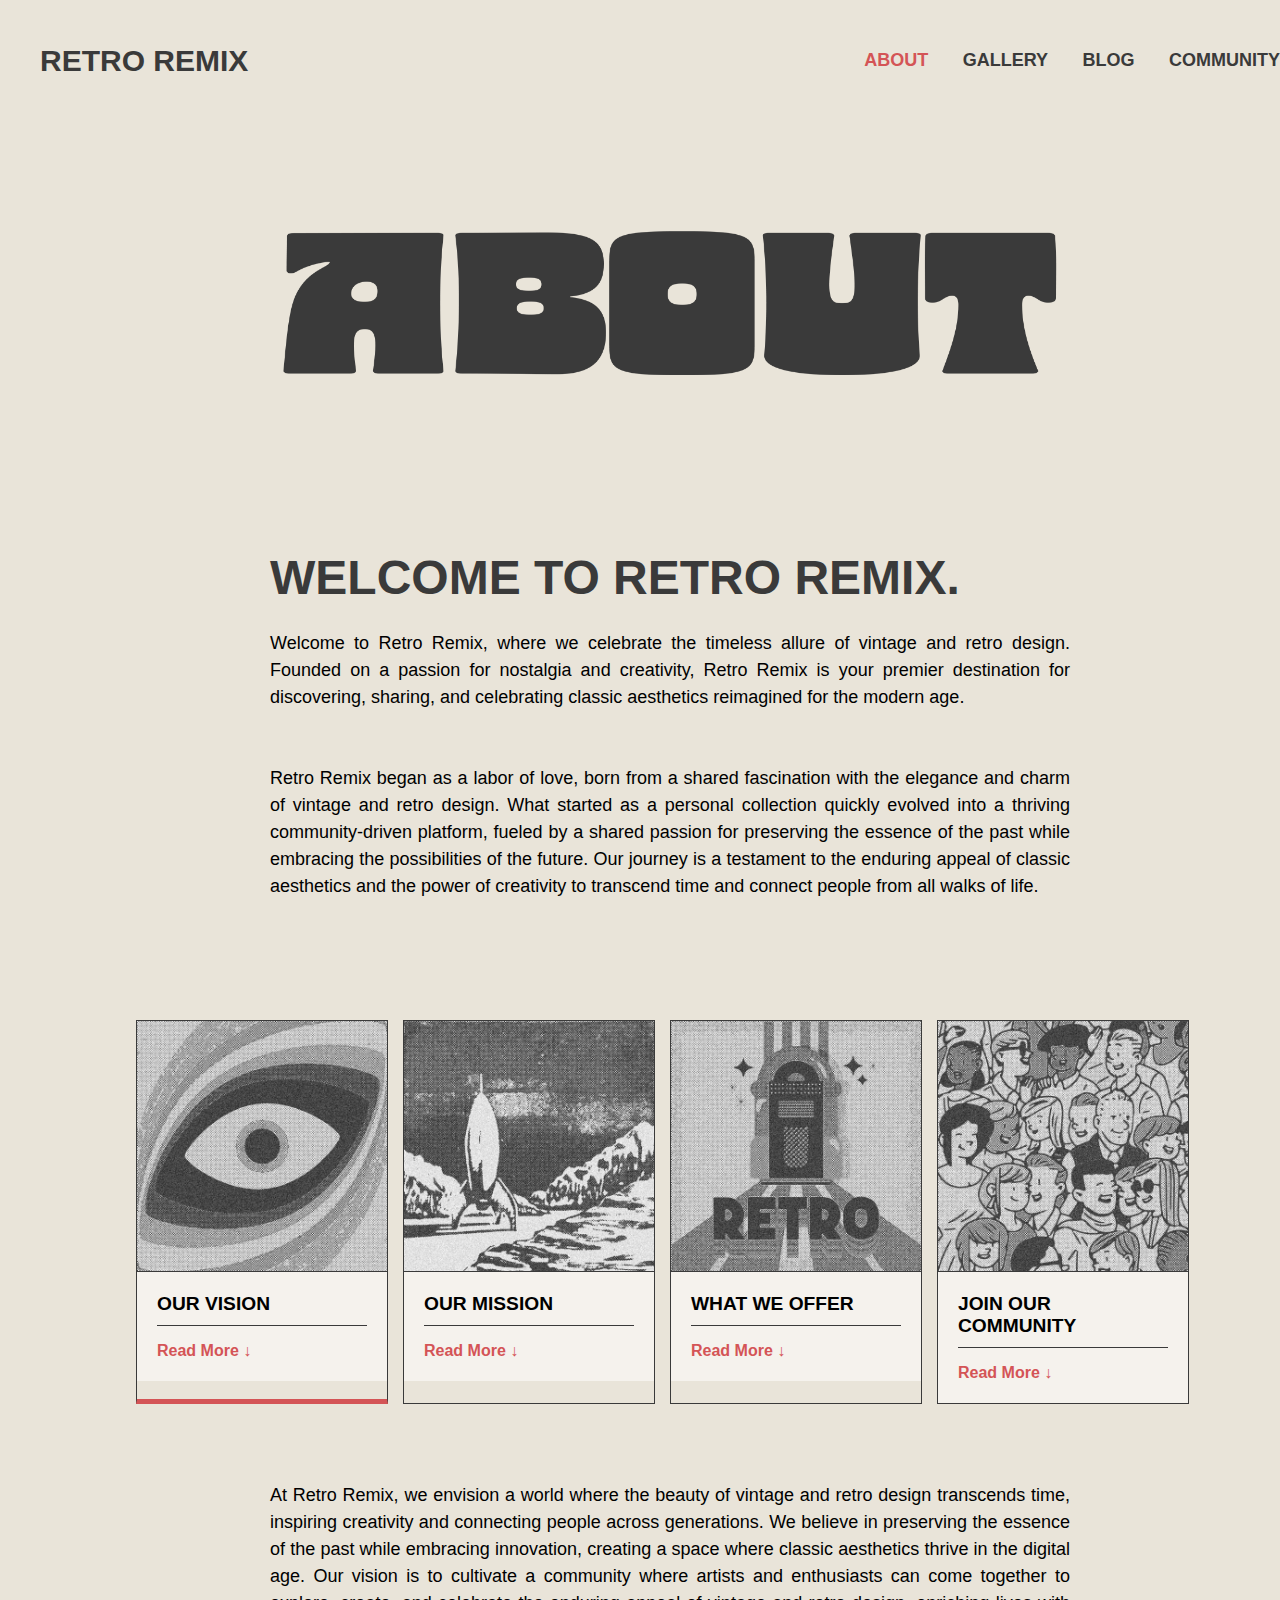
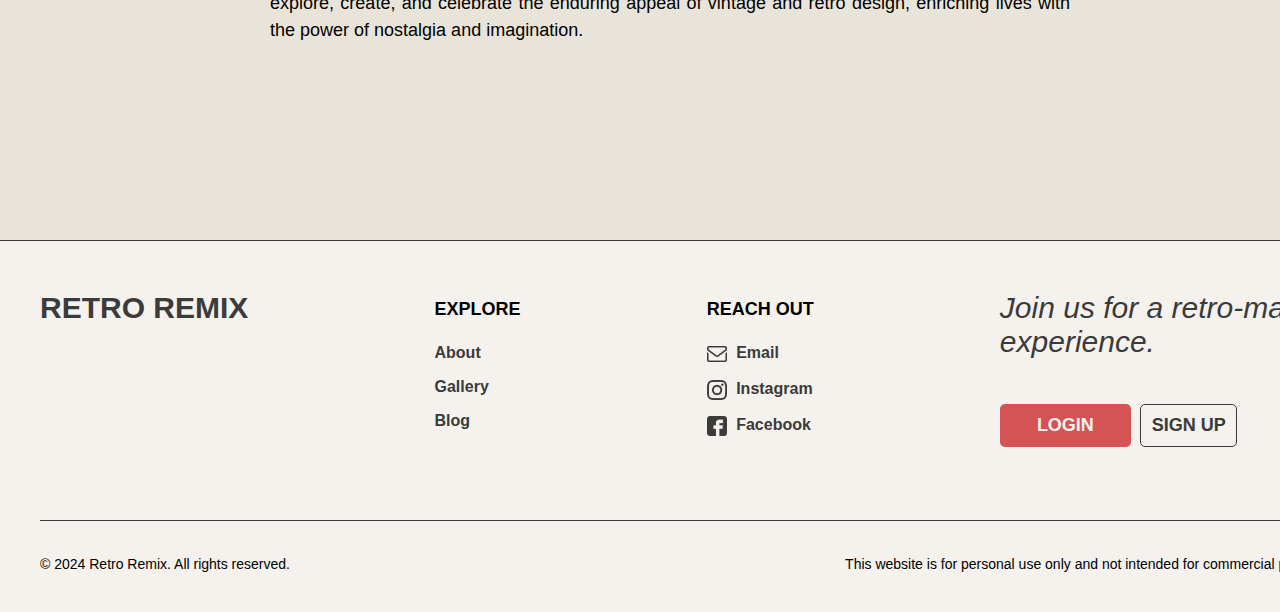
==== about.html @ 4241cd05 "Add files via upload" ====
<!DOCTYPE html>
<html lang="en">
<head>
    <meta charset="UTF-8">
    <meta name="viewport" content="width=device-width, initial-scale=1.0">
    <title>Retro Remix - About</title>
    <link rel="stylesheet" href="styles.css">
</head>
<body>
    <div class="body-about">
        <div class="wrapper-about">
            <div class="header-about">
                <div class="retro-link-about">
                    <a href="./">Retro Remix</a>
                </div>
                <div class="nav-about">
                    <ul>
                        <li><a href="" class="active">About</a></li>
                        <li><a href="">Gallery</a></li>
                        <li><a href="">Blog</a></li>
                        <li><a href="">Community</a></li>
                    </ul>
                </div>
            </div>

            <div class="about">
                <img src="images/about.png">
            </div>
            <div class="content">
                <div class="overview">
                    <h2>Welcome to Retro Remix.</h2>
                    <p>Welcome to Retro Remix, where we celebrate the timeless allure of vintage and retro design. Founded on a passion for nostalgia and creativity, Retro Remix is your premier destination for discovering, sharing, and celebrating classic aesthetics reimagined for the modern age.</p>
                    <br>
                    <p>Retro Remix began as a labor of love, born from a shared fascination with the elegance and charm of vintage and retro design. What started as a personal collection quickly evolved into a thriving community-driven platform, fueled by a shared passion for preserving the essence of the past while embracing the possibilities of the future. Our journey is a testament to the enduring appeal of classic aesthetics and the power of creativity to transcend time and connect people from all walks of life.</p>
                </div>
                <div class="about-cards-container">
                    <input type="radio" id="card1" class="card-radio" name="card" checked>
                    <label for="card1" class="about-card">
                        <div class="about-card-image">
                            <img src="images/cards/vision.png" alt="Sampleimg" class="about-card-image">
                        </div>
                        <div class="about-card-text">
                            <h2 class="team_text-style-medium">Our Vision</h2>
                            <div class="caption-cards">
                                <p class="read-more-cards">Read More ↓</p>
                            </div>
                        </div>
                    </label>
                    <div class="card-content" id="content-card1">
                        <p>At Retro Remix, we envision a world where the beauty of vintage and retro design transcends time, inspiring creativity and connecting people across generations. We believe in preserving the essence of the past while embracing innovation, creating a space where classic aesthetics thrive in the digital age. Our vision is to cultivate a community where artists and enthusiasts can come together to explore, create, and celebrate the enduring appeal of vintage and retro design, enriching lives with the power of nostalgia and imagination.</p>
                    </div>
                    
                    <input type="radio" id="card2" class="card-radio" name="card">
                    <label for="card2" class="about-card">
                        <div class="about-card-image">
                            <img src="images/cards/mission.png" alt="Sampleimg" class="about-card-image">
                        </div>
                        <div class="about-card-text">
                            <h2 class="team_text-style-medium">Our Mission</h2>
                            <div class="caption-cards">
                                <p class="read-more-cards">Read More ↓</p>
                            </div>
                        </div>
                    </label>
                    <div class="card-content" id="content-card2">
                        <p>At Retro Remix, our mission is simple: to inspire creativity and foster a deep appreciation for the beauty of vintage and retro design. We believe in the power of nostalgia to evoke emotions, spark memories, and ignite imagination. Through our curated collection of classic designs, we aim to provide a platform where artists and enthusiasts alike can find inspiration, explore new trends, and connect with like-minded individuals who share a love for all things vintage.</p>
                    </div>
                    
                    <input type="radio" id="card3" class="card-radio" name="card">
                    <label for="card3" class="about-card">
                        <div class="about-card-image">
                            <img src="images/cards/offer.png" alt="Sampleimg" class="about-card-image">
                        </div>
                        <div class="about-card-text">
                            <h2 class="team_text-style-medium">What We Offer</h2>
                            <div class="caption-cards">
                                <p class="read-more-cards">Read More ↓</p>
                            </div>
                        </div>
                    </label>
                    <div class="card-content" id="content-card3">
                        <p>Retro Remix offers a curated selection of vintage and retro-themed graphic designs, posters, advertisements, and more, sourced from across the web. Our platform provides a convenient space for artists, designers, and vintage enthusiasts to discover new trends, explore different styles, and uncover hidden gems from various eras. Whether you're searching for inspiration for your next project or simply indulging in the beauty of classic design, Retro Remix has something for everyone.</p>
                    </div>

                    <input type="radio" id="card4" class="card-radio" name="card">
                    <label for="card4" class="about-card">
                        <div class="about-card-image">
                            <img src="images/cards/community.png" alt="Sampleimg" class="about-card-image">
                        </div>
                        <div class="about-card-text">
                            <h2 class="team_text-style-medium">Join Our Community</h2>
                            <div class="caption-cards">
                                <p class="read-more-cards">Read More ↓</p>
                            </div>
                        </div>
                    </label>
                    <div class="card-content" id="content-card4">
                        <p>Become a part of our vibrant community by joining Retro Remix today! Share your favorite finds, discuss design trends, and connect with fellow vintage enthusiasts from around the world. Whether you're a seasoned artist or a design enthusiast, Retro Remix welcomes you to explore, create, and celebrate the timeless appeal of vintage and retro design together.</p>
                    </div>
                </div>        
            </div>
        </div>
    </div>

    <div class="footer">
        <div class="wrapper-footer">
            <div class="footer-navigation">
                <div class="footer-title">
                    <h2>Retro Remix</h2>
                </div>
                <div class="footer-section">
                    <h3>Explore</h3>
                    <ul>
                        <li><a href="">About</a></li>
                        <li><a href="">Gallery</a></li>
                        <li><a href="">Blog</a></li>
                    </ul>
                </div>
                <div class="footer-section">
                    <h3>Reach Out</h3>
                    <ul>
                        <li><img src="images/icons/email.png" alt="Email Icon"> <a href="https://mail.google.com/mail/?view=cm&to=santillanrasel@gmail.com">Email</a></li>
                        <li><img src="images/icons/instagram.png" alt="Instagram Icon"> <a href="https://www.instagram.com/xxemrzru/">Instagram</a></li>
                        <li><img src="images/icons/facebook.png" alt="Facebook Icon"> <a href="https://www.facebook.com/rasel.santillan.7/">Facebook</a></li>
                    </ul>
                </div>
                <div class="footer-join">
                    <h4>Join us for a retro-mazing <br> experience.</h4>
                    <div class="login-signup">
                        <a href="" class="login">Login</a>
                        <a href="" class="signup">Sign Up</a>
                    </div>
                </div>                          
            </div>
            <div class="footer-disclaimer">
                <p>&copy; 2024 Retro Remix. All rights reserved.</p>
                <p>This website is for personal use only and not intended for commercial purposes.</p>
            </div>
        </div>
    </div>
    
</body>
</html>
---- styles.css ----
body {
    font-family: GT Pressura Mono, Arial, sans-serif;
    margin: 0;
    padding: 0;
    position: relative;
}

.body {
    background-color: #D45456;
}

.wrapper{
    background-color: #D45456;
    width: 1300px;
    margin: 0 auto;
    padding: 20px;
    position: relative;
}

.header {
    display: flex;
    justify-content: space-between;
    align-items: center;
    padding: 20px;
}

.retro-link a{
    text-transform: uppercase;
    text-decoration: none;
    color: #e9e3d7;
    font-weight: 700;
    font-size: 30px;
}

.nav ul{
    margin: 0;
    padding: 10px 0;
    float: right;
}

.nav ul li{
    list-style-type: none;
    display: inline-block; 
}

.nav ul li a{
    text-transform: uppercase;
    text-decoration: none;
    color: #F5F2ED;
    font-weight: 700;
    font-size: 18px;
    margin-right: 10px;
    padding: 10px;
}

.nav ul li a:hover{
    text-decoration: underline;
}

.banner img {
    width: 40%;
    display: block;
    margin: 0 auto;
    position: relative;
    z-index: 1; 
    margin-top: 450px;
}

.introductory img {
    width: 100%;
    position: absolute;
    top: 370px;
    left: 50%;
    transform: translateX(-50%);
    z-index: 0;
}

.body-main {
    background-color: #E9E4D9;
    border-top: 1px solid #3A3A3A;
}

.wrapper-main {
    min-height: 500px;
    background-color: #E9E4D9;
    width: 1300px;
    margin: 0 auto;
    padding: 20px;
}

.sidebar {
    width: 190px;
    float: left;
    border: 1px solid #3A3A3A;
    border-radius: 5px;
    min-height: 50px;
    margin: 10px 10px 10px 0px;
    background-color: #E9E4D9;
}

.sidebar h1 {
    margin: 0;
    padding: 10px 0;
    text-align: center;
    text-transform: uppercase;
    color: #E9E4D9;
    background-color: #D45456;
}

.sidebar ul {
    list-style-type: none;
    margin: 0;
    padding: 0;
}

.sidebar ul li {
    margin: 0;
    text-align: center;
   
}

.sidebar ul li a {
    display: block;
    width: 100%;
    padding: 10px 0;
    text-decoration: none;
    font-weight: bold;
    color: #3A3A3A;
}

.sidebar ul li a:hover {
    color: #E9E4D9;
    background-color: #3A3A3A;
}

.overview {
    margin: 0 auto;
    max-width: 800px;
    padding: 0 20px;
    text-align: justify;
}

.overview, .posters {
    margin-bottom: 120px;
}

.overview h2 {
    color: #3A3A3A;
    font-size: 48px;
    font-weight: 700;
    margin-bottom: 25px;
    text-transform: uppercase;
}

.overview p{
    font-size: 18px;
    font-weight: light;
    line-height: 1.5;
}

.posters h2 {
    color: #F5F2ED;
    font-size: 48px;
    margin-bottom: 10px;
    text-transform: uppercase;
    text-align: center;
    width: 100%;
    border-radius: 5px;
    background-color: rgba(212, 84, 86, 0.75); 
}

.poster-row {
    display: flex;
    justify-content: space-between;
    flex-wrap: wrap;
}

.poster-container {
    width: calc(33.33% - 20px);
    margin-bottom: 20px;
}

.poster {
    border: 1px solid #3A3A3A;
}

.poster img {
    display: block;
    width: 100%;
    height: auto;
}

.caption {
    font-weight: bold;
    font-size: 18px;
    text-transform: uppercase;
    text-align: center;
    border: 1px solid #3A3A3A;
    border-radius: 5px;
    padding: 10px;
    display: inline-block;
    margin: 10px auto;
    width: 30%;
    text-decoration: none; 
    color: #3A3A3A;
}

.caption:hover {
    background-color: #D45456; 
    color: #E9E4D9;
}

.resource-banner img {
    border: 1px solid#3A3A3A; 
    border-radius: 5px;
    width: 90%;
    display: block;
    margin: 0 auto;
}

.resource-banner {
    position: relative;
    margin-bottom: 85px;
}

.resource-banner a {
    font-weight: bold;
    text-transform: uppercase;
    font-size: 20px;
    position: absolute;
    top: 475px;
    right: 100px;
    color: #333;
    text-decoration: none;
    border: 1px solid #3A3A3A;
    border-radius: 5px;
    padding: 5px 10px;
}

.resource-banner a:hover {
    background-color: #D45456; 
    color: #E9E4D9;
}

/* About */

.body-about {
    background-color: #E9E4D9;
}

.wrapper-about{
    background-color: #E9E4D9;
    width: 1300px;
    margin: 0 auto;
    padding: 20px;
    min-height: 1800px;
}

.header-about {
    display: flex;
    justify-content: space-between;
    align-items: center;
    padding: 20px;
}

.retro-link-about a{
    text-transform: uppercase;
    text-decoration: none;
    color: #3A3A3A;
    font-weight: 700;
    font-size: 30px;
}

.nav-about ul{
    margin: 0;
    padding: 10px 0;
    float: right;
}

.nav-about ul li{
    list-style-type: none;
    display: inline-block; 
}

.nav-about ul li a{
    text-transform: uppercase;
    text-decoration: none;
    color: #3A3A3A;
    font-weight: 700;
    font-size: 18px;
    margin-right: 10px;
    padding: 10px;
}

.nav-about ul li a:hover{
    text-decoration: underline;
}

.nav-about ul li a.active {
	color: #D45456;
}

.about img {
    width: 60%;
    position: relative;
    top: 125px;
    left: 50%;
    transform: translateX(-50%);
    margin-bottom: 250px;
}

.about-cards-container {
    display: flex;
    flex-wrap: wrap;
    justify-content: center;
    position: relative;
}

.about-card {
    display: flex;
    flex-direction: column;
    border: 1px solid #3A3A3A;
    max-width: 250px;
    margin-bottom: 20px;
    margin-right: 15px;
    cursor: pointer;
}

.card-radio {
    display: none;
}

.card-radio:checked + .about-card {
    border-bottom: 5px solid #D45456;
}

.about-card-image {
    width: 100%;
    overflow: hidden;
}

.about-card-image img {
    width: 100%;
    height: auto;
    display: block;
    border-bottom: 1px solid #3A3A3A;
}

.about-card-text {
    text-align: left;
    background-color: #F5F2ED;
    padding: 5px 20px 5px 20px;
}

.team_text-style-medium {
    font-size: 1.2rem;
    text-transform: uppercase;
    padding-bottom: 10px;
    border-bottom: 1px solid #3A3A3A;
}

.caption-cards {
    margin-top: 5px;
}

.read-more-cards {
    font-weight: bold;
    color: #D45456;
}

.card-content {
    position: absolute;
    top: 100%;
    padding: 40px;
    margin: 0 auto;
    max-width: 800px;
    text-align: justify;
    opacity: 0;
    visibility: hidden;
    transition: opacity 0.5s ease;
}

.card-radio:checked + .about-card + .card-content {
    opacity: 1;
    visibility: visible;
}

.card-content p{
    font-size: 18px;
    font-weight: light;
    line-height: 1.5;
}

/* About */

.footer {
    background-color: #F5F2ED;
    border-top: 1px solid #3A3A3A;
}

.wrapper-footer {
    clear: both;
    background-color: #F5F2ED;
    width: 1300px;
    margin: 0 auto;
    padding: 40px;
}

.footer-navigation {
    display: flex;
    flex-wrap: wrap;
    justify-content: space-between;
    text-decoration: none;
    font-weight: 700;
}

.footer-section h3 {
    font-size: 18px;
    text-transform: uppercase;
    margin-bottom: 10px;
    text-align: left;
}

.footer-section ul {
    list-style: none;
    padding: 5px 0;
    font-size: 16px;
}

.footer-section ul li {
    margin-bottom: 10px;
    padding: 3px 0;
}

.footer-section ul li a {
    text-decoration: none;
    color: #3B3B3B;
}

.footer-section ul li a:hover {
    text-decoration: underline;
}

.footer-section ul li img {
    width: 20px;
    height: 20px;
    margin-right: 5px;
    vertical-align: middle;
}

.footer-title h2 {
    font-size: 30px;
    margin: 10px auto;
    color: #3B3B3B;
    text-transform: uppercase;
}

.footer-join h4 {
    font-family: Source Serif Pro, Georgia, sans-serif;
    font-size: 30px;
    font-style: italic;
    font-weight: 400;
    color: #3B3B3B;
    margin: 10px auto;
    margin-bottom: 10px;
    text-align: left;
}

.login-signup a {
    font-size: 18px;
    display: inline-block;
    text-transform: uppercase;
    padding: 10px 5px;
    margin-right: 5px;
    text-decoration: none;
    border-radius: 5px;
    margin-top: 35px;
    text-align: center;
}

.login-signup a.login {
    background-color: #D45456;
    color: #F5F2ED;
    border: 1px solid transparent;
    width: 35%;
}

.login-signup a.signup {
    border: 1px solid #3B3B3B;
    background-color: transparent;
    color: #3B3B3B;
    width: 25%;
}

.login-signup a:hover {
    color: #F5F2ED;
}

.login-signup a.login:hover {
    background-color: transparent;
    border-color: #3B3B3B;
    color: #3B3B3B;
}

.login-signup a.signup:hover {
    background-color: #D45456;
    border-color: transparent;
}

.footer-disclaimer {
    border-top: 1px solid #3B3B3B;
    margin-top: 50px;
    padding-top: 35px;
    display: flex;
    justify-content: space-between;
}

.footer-disclaimer p {
    margin: 0;
    font-size: 14px;
    font-weight: 500;
}
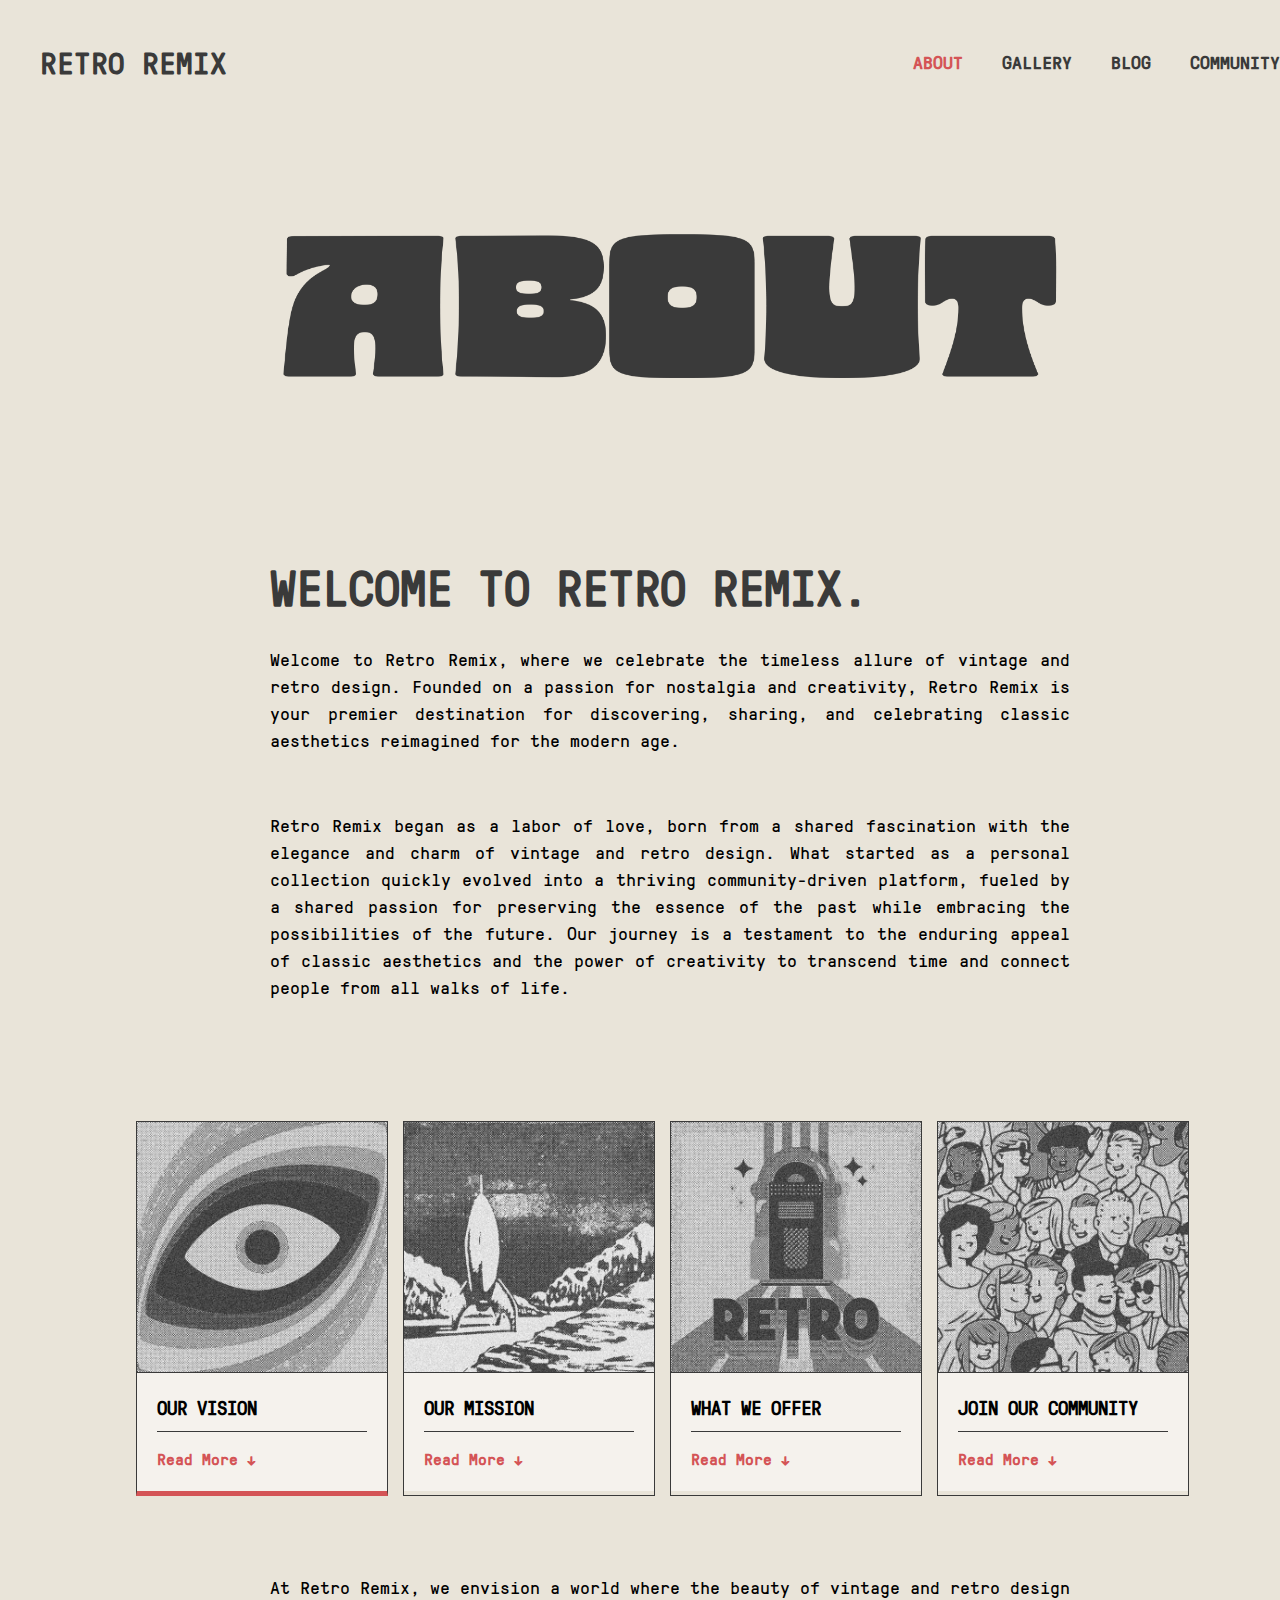
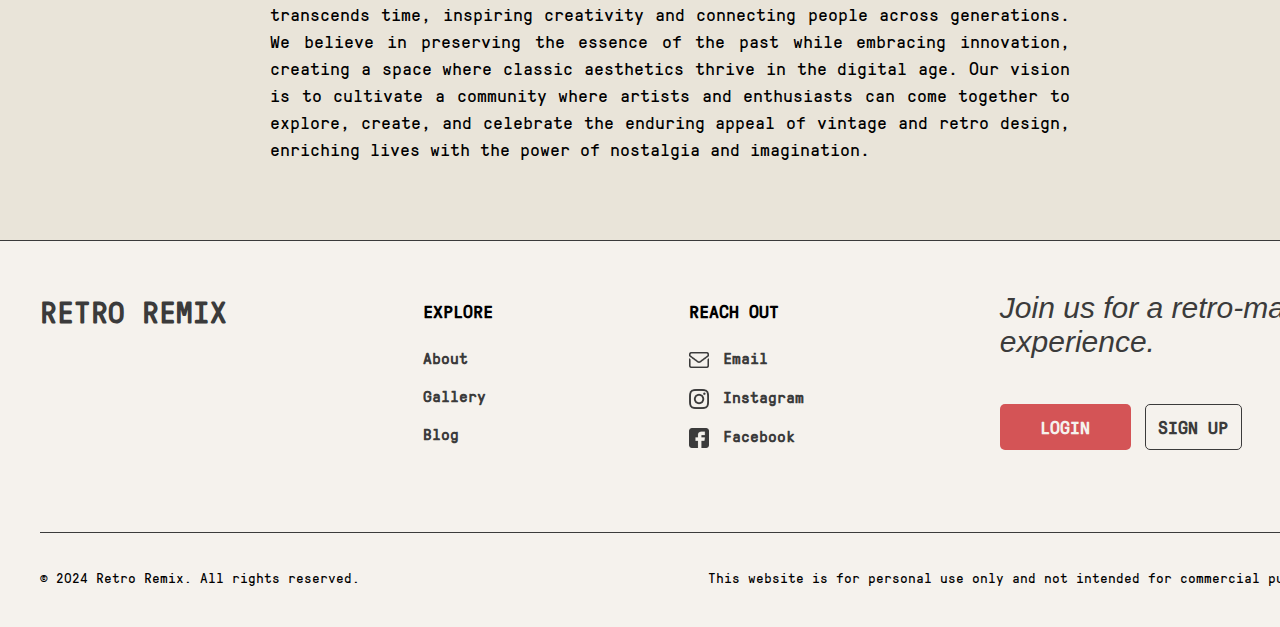
==== commit 401cd3fd: "Add files via upload" ====
--- a/about.html
+++ b/about.html
@@ -5,13 +5,14 @@
     <meta name="viewport" content="width=device-width, initial-scale=1.0">
     <title>Retro Remix - About</title>
     <link rel="stylesheet" href="styles.css">
+    <link rel="icon" type="image/x-icon" href="images/icons/logo.png">
 </head>
 <body>
     <div class="body-about">
         <div class="wrapper-about">
             <div class="header-about">
                 <div class="retro-link-about">
-                    <a href="./">Retro Remix</a>
+                    <a href="index.html">Retro Remix</a>
                 </div>
                 <div class="nav-about">
                     <ul>
--- a/styles.css
+++ b/styles.css
@@ -1,7 +1,11 @@
 
+@font-face {
+    font-family: "GT Pressura Mono";
+    src: url("font/GT-Pressura-Mono-Regular.woff2") format("woff2");
+}
 
 body {
-    font-family: GT Pressura Mono, Arial, sans-serif;
+    font-family: "GT Pressura Mono", sans-serif;
     margin: 0;
     padding: 0;
     position: relative;
@@ -126,7 +130,7 @@
     width: 100%;
     padding: 10px 0;
     text-decoration: none;
-    font-weight: bold;
+    font-weight: 700;
     color: #3A3A3A;
 }
 
@@ -156,7 +160,6 @@
 
 .overview p{
     font-size: 18px;
-    font-weight: light;
     line-height: 1.5;
 }
 
@@ -193,7 +196,7 @@
 }
 
 .caption {
-    font-weight: bold;
+    font-weight: 700;
     font-size: 18px;
     text-transform: uppercase;
     text-align: center;
@@ -226,7 +229,7 @@
 }
 
 .resource-banner a {
-    font-weight: bold;
+    font-weight: 700;
     text-transform: uppercase;
     font-size: 20px;
     position: absolute;
@@ -366,7 +369,7 @@
 }
 
 .read-more-cards {
-    font-weight: bold;
+    font-weight: 700;
     color: #D45456;
 }
 
@@ -389,7 +392,6 @@
 
 .card-content p{
     font-size: 18px;
-    font-weight: light;
     line-height: 1.5;
 }
 
@@ -458,7 +460,7 @@
 }
 
 .footer-join h4 {
-    font-family: Source Serif Pro, Georgia, sans-serif;
+    font-family: Georgia, sans-serif;
     font-size: 30px;
     font-style: italic;
     font-weight: 400;
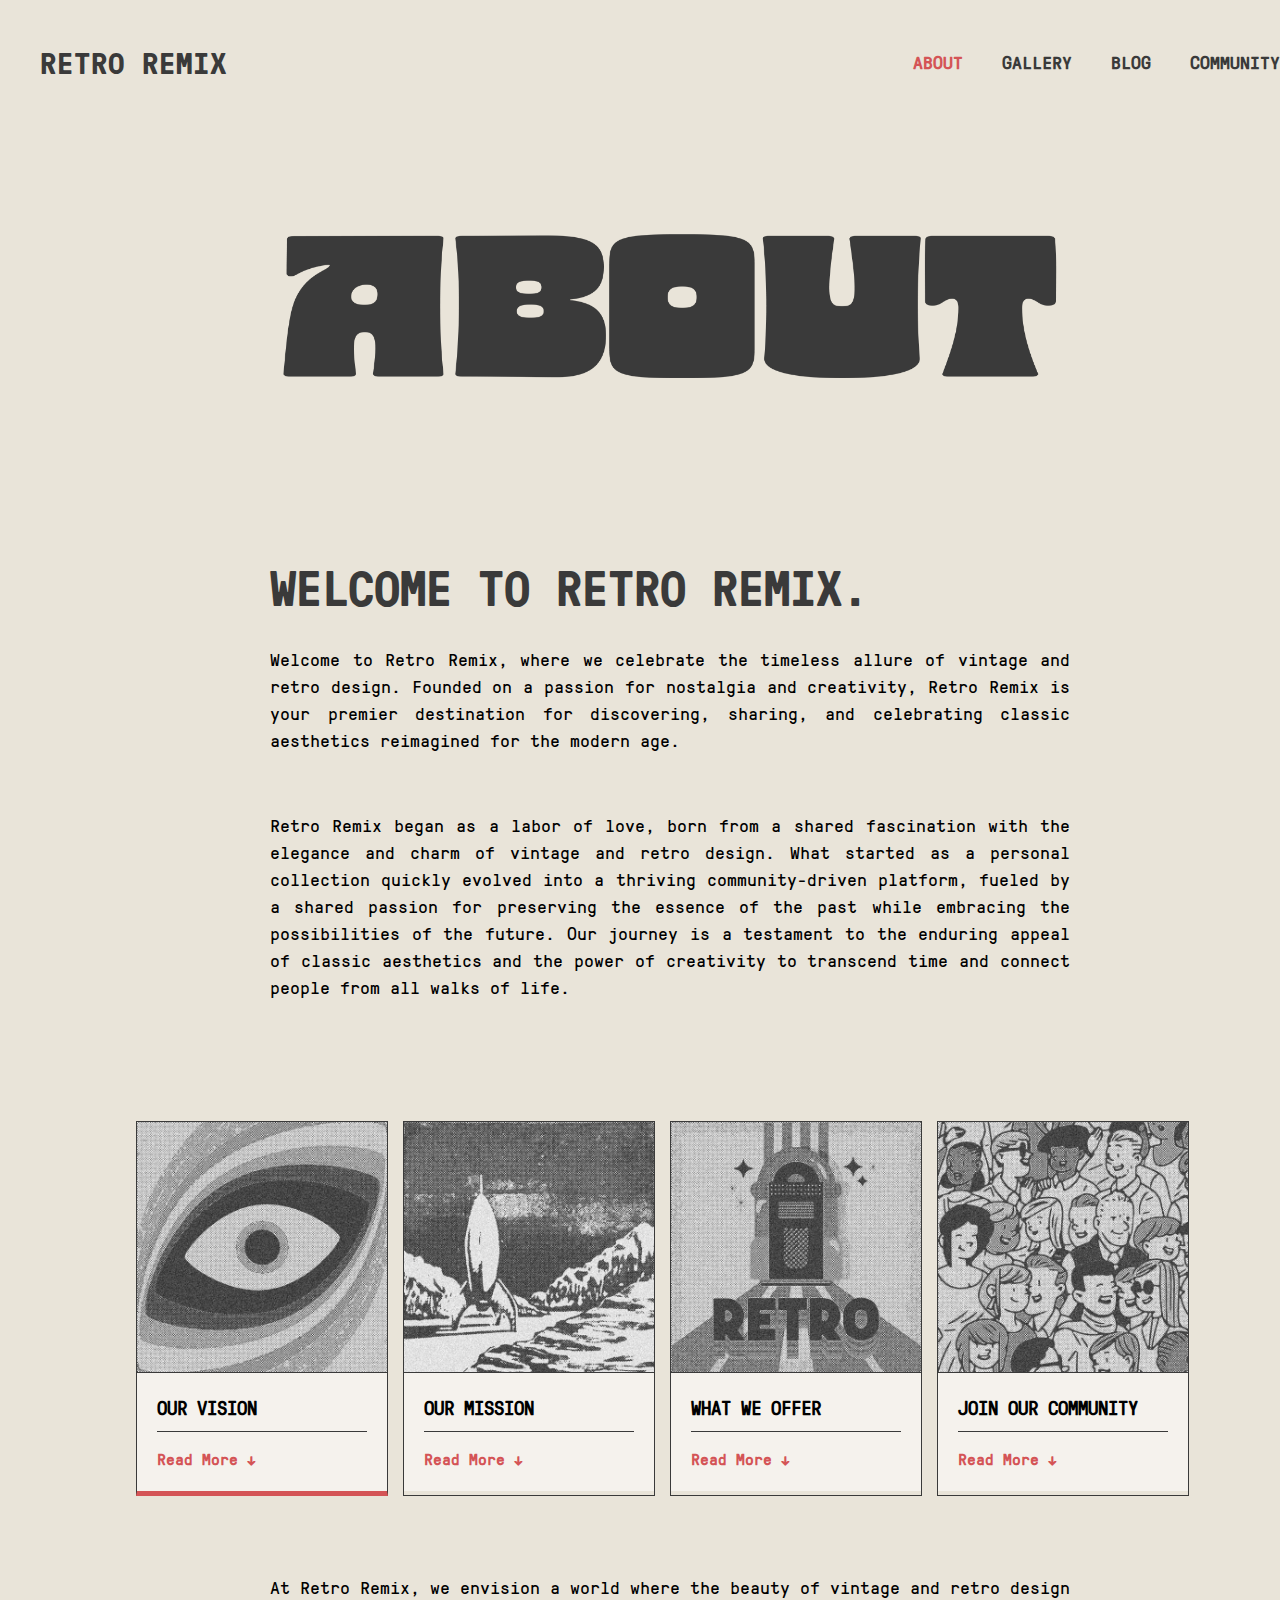
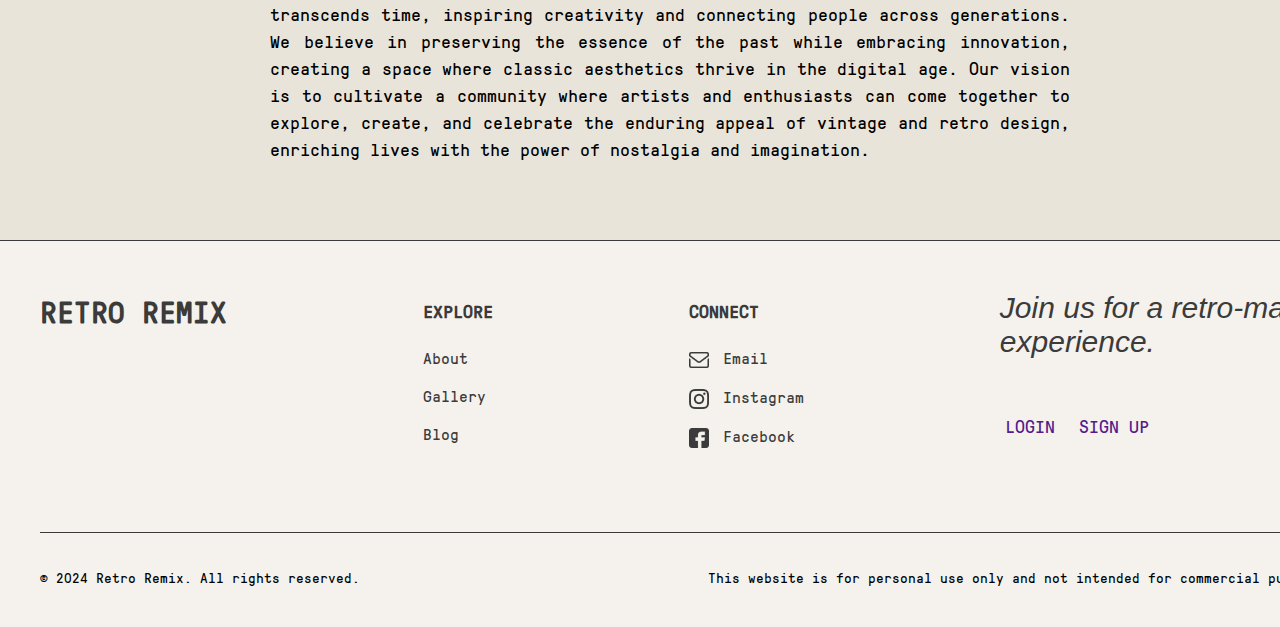
==== commit 9d046079: "Add files via upload" ====
--- a/about.html
+++ b/about.html
@@ -8,13 +8,13 @@
     <link rel="icon" type="image/x-icon" href="images/icons/logo.png">
 </head>
 <body>
-    <div class="body-about">
-        <div class="wrapper-about">
-            <div class="header-about">
-                <div class="retro-link-about">
-                    <a href="index.html">Retro Remix</a>
+    <div class="about-body">
+        <div class="about-wrapper">
+            <div class="about-header">
+                <div class="about-brand-link">
+                    <a href="./">Retro Remix</a>
                 </div>
-                <div class="nav-about">
+                <div class="about-nav">
                     <ul>
                         <li><a href="" class="active">About</a></li>
                         <li><a href="">Gallery</a></li>
@@ -24,11 +24,11 @@
                 </div>
             </div>
 
-            <div class="about">
+            <div class="about-section">
                 <img src="images/about.png">
             </div>
-            <div class="content">
-                <div class="overview">
+            <div class="about-content">
+                <div class="overview-section">
                     <h2>Welcome to Retro Remix.</h2>
                     <p>Welcome to Retro Remix, where we celebrate the timeless allure of vintage and retro design. Founded on a passion for nostalgia and creativity, Retro Remix is your premier destination for discovering, sharing, and celebrating classic aesthetics reimagined for the modern age.</p>
                     <br>
@@ -38,12 +38,12 @@
                     <input type="radio" id="card1" class="card-radio" name="card" checked>
                     <label for="card1" class="about-card">
                         <div class="about-card-image">
-                            <img src="images/cards/vision.png" alt="Sampleimg" class="about-card-image">
+                            <img src="images/cards/vision.png" alt="Vision">
                         </div>
                         <div class="about-card-text">
-                            <h2 class="team_text-style-medium">Our Vision</h2>
-                            <div class="caption-cards">
-                                <p class="read-more-cards">Read More ↓</p>
+                            <h2 class="card-title">Our Vision</h2>
+                            <div class="read-more-caption">
+                                <p class="read-more-text">Read More ↓</p>
                             </div>
                         </div>
                     </label>
@@ -54,12 +54,12 @@
                     <input type="radio" id="card2" class="card-radio" name="card">
                     <label for="card2" class="about-card">
                         <div class="about-card-image">
-                            <img src="images/cards/mission.png" alt="Sampleimg" class="about-card-image">
+                            <img src="images/cards/mission.png" alt="Mission">
                         </div>
                         <div class="about-card-text">
-                            <h2 class="team_text-style-medium">Our Mission</h2>
-                            <div class="caption-cards">
-                                <p class="read-more-cards">Read More ↓</p>
+                            <h2 class="card-title">Our Mission</h2>
+                            <div class="read-more-caption">
+                                <p class="read-more-text">Read More ↓</p>
                             </div>
                         </div>
                     </label>
@@ -70,12 +70,12 @@
                     <input type="radio" id="card3" class="card-radio" name="card">
                     <label for="card3" class="about-card">
                         <div class="about-card-image">
-                            <img src="images/cards/offer.png" alt="Sampleimg" class="about-card-image">
+                            <img src="images/cards/offer.png" alt="What We Offer">
                         </div>
                         <div class="about-card-text">
-                            <h2 class="team_text-style-medium">What We Offer</h2>
-                            <div class="caption-cards">
-                                <p class="read-more-cards">Read More ↓</p>
+                            <h2 class="card-title">What We Offer</h2>
+                            <div class="read-more-caption">
+                                <p class="read-more-text">Read More ↓</p>
                             </div>
                         </div>
                     </label>
@@ -86,12 +86,12 @@
                     <input type="radio" id="card4" class="card-radio" name="card">
                     <label for="card4" class="about-card">
                         <div class="about-card-image">
-                            <img src="images/cards/community.png" alt="Sampleimg" class="about-card-image">
+                            <img src="images/cards/community.png" alt="Join Our Community">
                         </div>
                         <div class="about-card-text">
-                            <h2 class="team_text-style-medium">Join Our Community</h2>
-                            <div class="caption-cards">
-                                <p class="read-more-cards">Read More ↓</p>
+                            <h2 class="card-title">Join Our Community</h2>
+                            <div class="read-more-caption">
+                                <p class="read-more-text">Read More ↓</p>
                             </div>
                         </div>
                     </label>
@@ -103,13 +103,13 @@
         </div>
     </div>
 
-    <div class="footer">
-        <div class="wrapper-footer">
-            <div class="footer-navigation">
+    <div class="page-footer">
+        <div class="footer-wrapper">
+            <div class="footer-nav">
                 <div class="footer-title">
                     <h2>Retro Remix</h2>
                 </div>
-                <div class="footer-section">
+                <div class="footer-links">
                     <h3>Explore</h3>
                     <ul>
                         <li><a href="">About</a></li>
@@ -117,8 +117,8 @@
                         <li><a href="">Blog</a></li>
                     </ul>
                 </div>
-                <div class="footer-section">
-                    <h3>Reach Out</h3>
+                <div class="footer-links">
+                    <h3>Connect</h3>
                     <ul>
                         <li><img src="images/icons/email.png" alt="Email Icon"> <a href="https://mail.google.com/mail/?view=cm&to=santillanrasel@gmail.com">Email</a></li>
                         <li><img src="images/icons/instagram.png" alt="Instagram Icon"> <a href="https://www.instagram.com/xxemrzru/">Instagram</a></li>
@@ -128,8 +128,8 @@
                 <div class="footer-join">
                     <h4>Join us for a retro-mazing <br> experience.</h4>
                     <div class="login-signup">
-                        <a href="" class="login">Login</a>
-                        <a href="" class="signup">Sign Up</a>
+                        <a href="" class="login-link">Login</a>
+                        <a href="" class="signup-link">Sign Up</a>
                     </div>
                 </div>                          
             </div>
--- a/styles.css
+++ b/styles.css
@@ -1,21 +1,26 @@
 
 @font-face {
-    font-family: "GT Pressura Mono";
+    font-family: "GT Pressura Mono Regular";
     src: url("font/GT-Pressura-Mono-Regular.woff2") format("woff2");
 }
 
+@font-face {
+    font-family: "GT Pressura Mono Bold";
+    src: url("font/GT-Pressura-Mono-Bold.woff2") format("woff2");
+}
+
 body {
-    font-family: "GT Pressura Mono", sans-serif;
+    font-family: "GT Pressura Mono Regular", sans-serif;
     margin: 0;
     padding: 0;
     position: relative;
 }
 
-.body {
+.page-body {
     background-color: #D45456;
 }
 
-.wrapper{
+.page-wrapper{
     background-color: #D45456;
     width: 1300px;
     margin: 0 auto;
@@ -23,18 +28,18 @@
     position: relative;
 }
 
-.header {
+.page-header {
     display: flex;
     justify-content: space-between;
     align-items: center;
     padding: 20px;
 }
 
-.retro-link a{
+.brand-link a{
+    font-family: "GT Pressura Mono Bold", sans-serif;
     text-transform: uppercase;
     text-decoration: none;
     color: #e9e3d7;
-    font-weight: 700;
     font-size: 30px;
 }
 
@@ -72,7 +77,7 @@
     margin-top: 450px;
 }
 
-.introductory img {
+.intro-section img {
     width: 100%;
     position: absolute;
     top: 370px;
@@ -81,12 +86,12 @@
     z-index: 0;
 }
 
-.body-main {
+.main-content {
     background-color: #E9E4D9;
     border-top: 1px solid #3A3A3A;
 }
 
-.wrapper-main {
+.content-wrapper {
     min-height: 500px;
     background-color: #E9E4D9;
     width: 1300px;
@@ -101,7 +106,6 @@
     border-radius: 5px;
     min-height: 50px;
     margin: 10px 10px 10px 0px;
-    background-color: #E9E4D9;
 }
 
 .sidebar h1 {
@@ -122,7 +126,6 @@
 .sidebar ul li {
     margin: 0;
     text-align: center;
-   
 }
 
 .sidebar ul li a {
@@ -139,31 +142,31 @@
     background-color: #3A3A3A;
 }
 
-.overview {
+.overview-section {
     margin: 0 auto;
     max-width: 800px;
     padding: 0 20px;
     text-align: justify;
 }
 
-.overview, .posters {
+.overview-section, .poster-section {
     margin-bottom: 120px;
 }
 
-.overview h2 {
+.overview-section h2 {
     color: #3A3A3A;
     font-size: 48px;
-    font-weight: 700;
+    font-family: "GT Pressura Mono Bold", sans-serif;
     margin-bottom: 25px;
     text-transform: uppercase;
 }
 
-.overview p{
+.overview-section p{
     font-size: 18px;
     line-height: 1.5;
 }
 
-.posters h2 {
+.poster-section h2 {
     color: #F5F2ED;
     font-size: 48px;
     margin-bottom: 10px;
@@ -195,7 +198,7 @@
     height: auto;
 }
 
-.caption {
+.see-more-link {
     font-weight: 700;
     font-size: 18px;
     text-transform: uppercase;
@@ -210,12 +213,13 @@
     color: #3A3A3A;
 }
 
-.caption:hover {
-    background-color: #D45456; 
+.see-more-link:hover {
+    background-color: #D45456;
+    border: 1px solid #D45456;
     color: #E9E4D9;
 }
 
-.resource-banner img {
+.resource-section img {
     border: 1px solid#3A3A3A; 
     border-radius: 5px;
     width: 90%;
@@ -223,12 +227,12 @@
     margin: 0 auto;
 }
 
-.resource-banner {
+.resource-section {
     position: relative;
     margin-bottom: 85px;
 }
 
-.resource-banner a {
+.resource-section a {
     font-weight: 700;
     text-transform: uppercase;
     font-size: 20px;
@@ -242,18 +246,19 @@
     padding: 5px 10px;
 }
 
-.resource-banner a:hover {
+.resource-section a:hover {
     background-color: #D45456; 
+    border: 1px solid #D45456;
     color: #E9E4D9;
 }
 
 /* About */
 
-.body-about {
+.about-body {
     background-color: #E9E4D9;
 }
 
-.wrapper-about{
+.about-wrapper{
     background-color: #E9E4D9;
     width: 1300px;
     margin: 0 auto;
@@ -261,33 +266,33 @@
     min-height: 1800px;
 }
 
-.header-about {
+.about-header {
     display: flex;
     justify-content: space-between;
     align-items: center;
     padding: 20px;
 }
 
-.retro-link-about a{
+.about-brand-link a{
+    font-family: "GT Pressura Mono Bold", sans-serif;
     text-transform: uppercase;
     text-decoration: none;
     color: #3A3A3A;
-    font-weight: 700;
     font-size: 30px;
 }
 
-.nav-about ul{
+.about-nav ul{
     margin: 0;
     padding: 10px 0;
     float: right;
 }
 
-.nav-about ul li{
+.about-nav ul li{
     list-style-type: none;
     display: inline-block; 
 }
 
-.nav-about ul li a{
+.about-nav ul li a{
     text-transform: uppercase;
     text-decoration: none;
     color: #3A3A3A;
@@ -297,15 +302,15 @@
     padding: 10px;
 }
 
-.nav-about ul li a:hover{
+.about-nav ul li a:hover{
     text-decoration: underline;
 }
 
-.nav-about ul li a.active {
+.about-nav ul li a.active {
 	color: #D45456;
 }
 
-.about img {
+.about-section img {
     width: 60%;
     position: relative;
     top: 125px;
@@ -357,18 +362,18 @@
     padding: 5px 20px 5px 20px;
 }
 
-.team_text-style-medium {
+.card-title {
     font-size: 1.2rem;
     text-transform: uppercase;
     padding-bottom: 10px;
     border-bottom: 1px solid #3A3A3A;
 }
 
-.caption-cards {
+.read-more-caption {
     margin-top: 5px;
 }
 
-.read-more-cards {
+.read-more-text {
     font-weight: 700;
     color: #D45456;
 }
@@ -397,12 +402,12 @@
 
 /* About */
 
-.footer {
+.page-footer {
     background-color: #F5F2ED;
     border-top: 1px solid #3A3A3A;
 }
 
-.wrapper-footer {
+.footer-wrapper {
     clear: both;
     background-color: #F5F2ED;
     width: 1300px;
@@ -410,42 +415,41 @@
     padding: 40px;
 }
 
-.footer-navigation {
+.footer-nav {
     display: flex;
     flex-wrap: wrap;
     justify-content: space-between;
     text-decoration: none;
-    font-weight: 700;
-}
-
-.footer-section h3 {
+}
+
+.footer-links h3 {
     font-size: 18px;
     text-transform: uppercase;
     margin-bottom: 10px;
-    text-align: left;
-}
-
-.footer-section ul {
+    color: #3B3B3B;
+}
+
+.footer-links ul {
     list-style: none;
     padding: 5px 0;
     font-size: 16px;
 }
 
-.footer-section ul li {
+.footer-links ul li {
     margin-bottom: 10px;
     padding: 3px 0;
 }
 
-.footer-section ul li a {
+.footer-links ul li a {
     text-decoration: none;
     color: #3B3B3B;
 }
 
-.footer-section ul li a:hover {
+.footer-links ul li a:hover {
     text-decoration: underline;
 }
 
-.footer-section ul li img {
+.footer-links ul li img {
     width: 20px;
     height: 20px;
     margin-right: 5px;
@@ -457,6 +461,7 @@
     margin: 10px auto;
     color: #3B3B3B;
     text-transform: uppercase;
+    font-weight: 700;
 }
 
 .footer-join h4 {
@@ -522,5 +527,4 @@
 .footer-disclaimer p {
     margin: 0;
     font-size: 14px;
-    font-weight: 500;
-}
+}
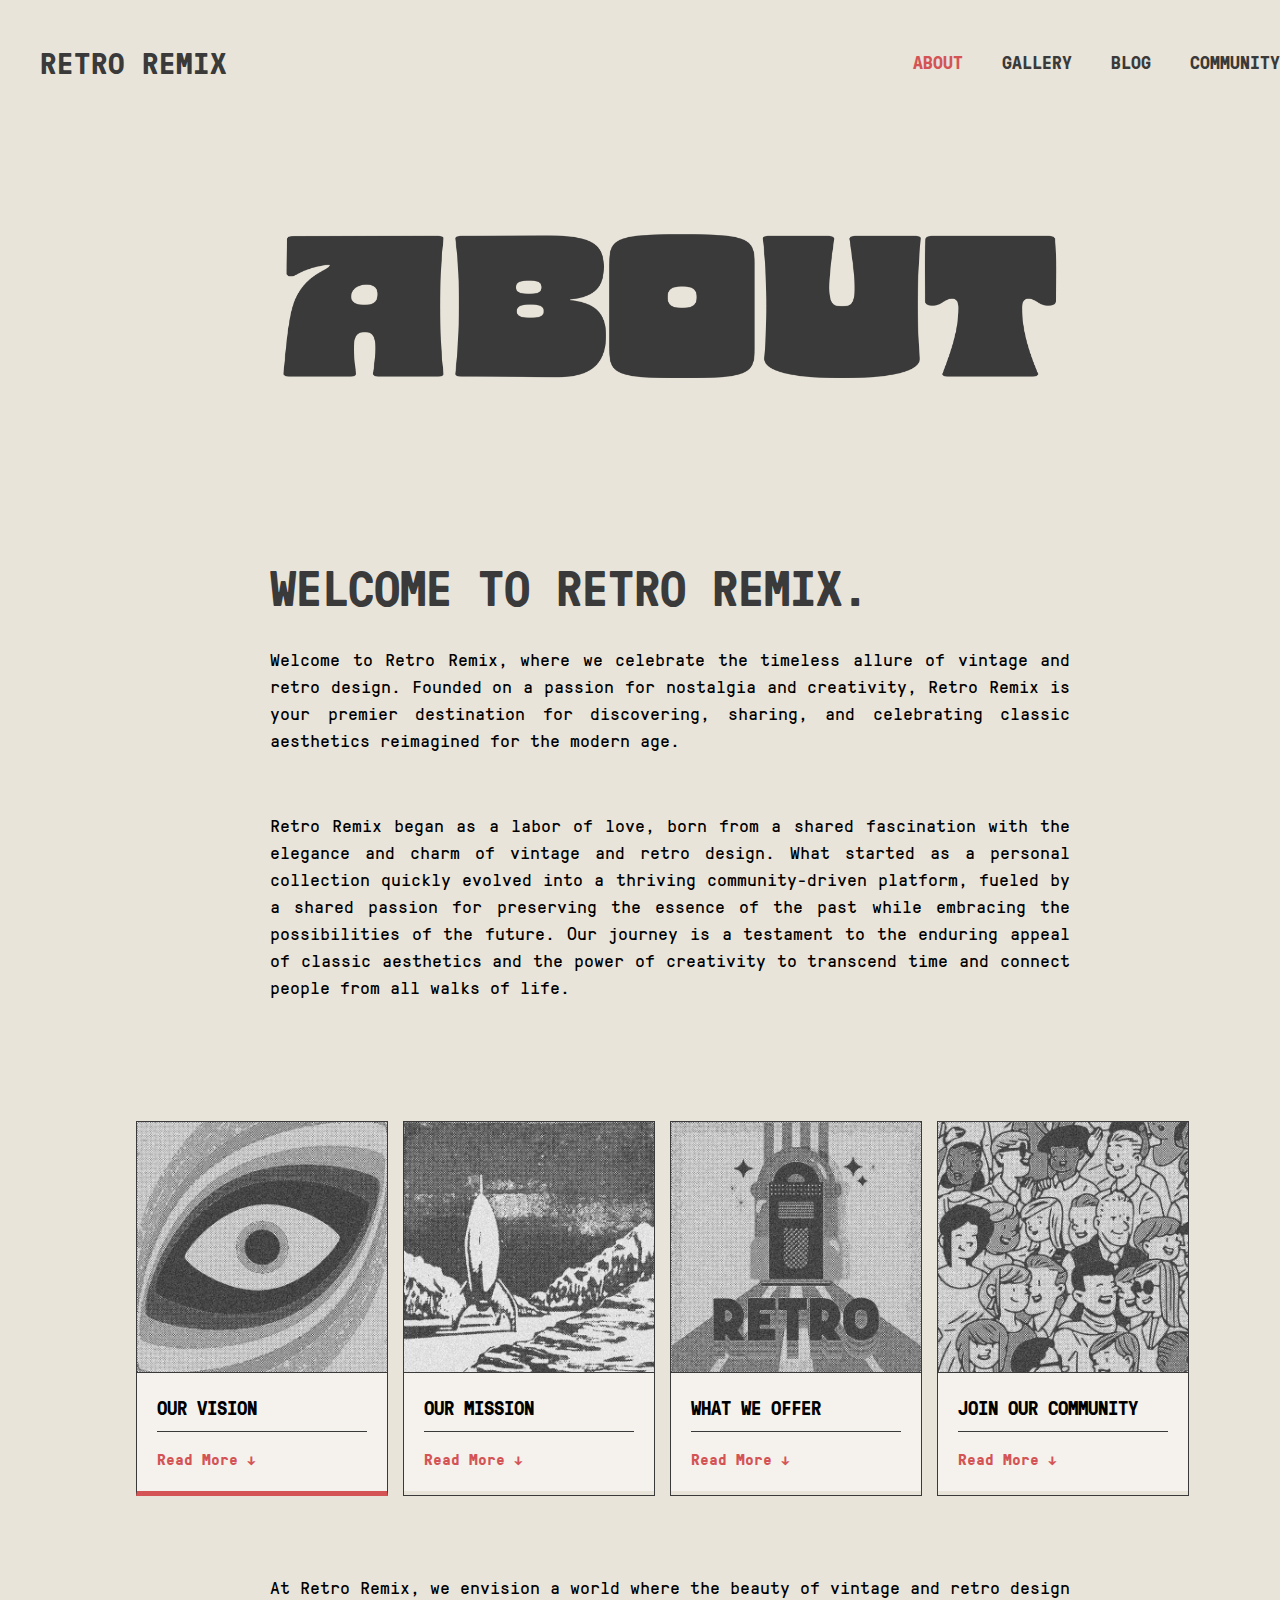
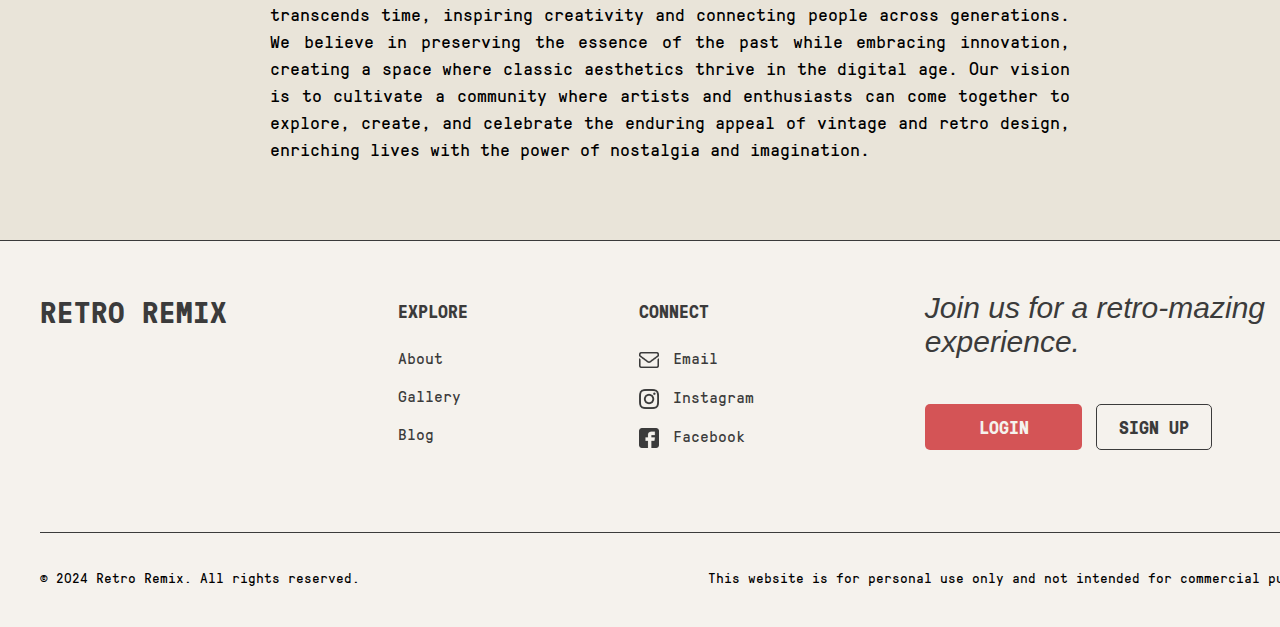
==== commit d4aa3e02: "Add files via upload" ====
--- a/about.html
+++ b/about.html
@@ -107,8 +107,10 @@
         <div class="footer-wrapper">
             <div class="footer-nav">
                 <div class="footer-title">
-                    <h2>Retro Remix</h2>
-                </div>
+                    <nav>
+                        <a href="./">Retro Remix</a>
+                    </nav>
+                </div>   
                 <div class="footer-links">
                     <h3>Explore</h3>
                     <ul>
--- a/styles.css
+++ b/styles.css
@@ -55,10 +55,10 @@
 }
 
 .nav ul li a{
+    font-family: "GT Pressura Mono Bold", sans-serif;
     text-transform: uppercase;
     text-decoration: none;
     color: #F5F2ED;
-    font-weight: 700;
     font-size: 18px;
     margin-right: 10px;
     padding: 10px;
@@ -109,6 +109,7 @@
 }
 
 .sidebar h1 {
+    font-family: "GT Pressura Mono Bold", sans-serif;
     margin: 0;
     padding: 10px 0;
     text-align: center;
@@ -133,7 +134,6 @@
     width: 100%;
     padding: 10px 0;
     text-decoration: none;
-    font-weight: 700;
     color: #3A3A3A;
 }
 
@@ -167,6 +167,7 @@
 }
 
 .poster-section h2 {
+    font-family: "GT Pressura Mono Bold", sans-serif;
     color: #F5F2ED;
     font-size: 48px;
     margin-bottom: 10px;
@@ -199,8 +200,8 @@
 }
 
 .see-more-link {
-    font-weight: 700;
-    font-size: 18px;
+    font-family: "GT Pressura Mono Bold", sans-serif;
+    font-size: 20px;
     text-transform: uppercase;
     text-align: center;
     border: 1px solid #3A3A3A;
@@ -233,7 +234,7 @@
 }
 
 .resource-section a {
-    font-weight: 700;
+    font-family: "GT Pressura Mono Bold", sans-serif;
     text-transform: uppercase;
     font-size: 20px;
     position: absolute;
@@ -293,10 +294,10 @@
 }
 
 .about-nav ul li a{
+    font-family: "GT Pressura Mono Bold", sans-serif;
     text-transform: uppercase;
     text-decoration: none;
     color: #3A3A3A;
-    font-weight: 700;
     font-size: 18px;
     margin-right: 10px;
     padding: 10px;
@@ -357,13 +358,13 @@
 }
 
 .about-card-text {
-    text-align: left;
     background-color: #F5F2ED;
     padding: 5px 20px 5px 20px;
 }
 
 .card-title {
-    font-size: 1.2rem;
+    font-family: "GT Pressura Mono Bold", sans-serif;
+    font-size: 19px;
     text-transform: uppercase;
     padding-bottom: 10px;
     border-bottom: 1px solid #3A3A3A;
@@ -374,7 +375,7 @@
 }
 
 .read-more-text {
-    font-weight: 700;
+    font-family: "GT Pressura Mono Bold", sans-serif;
     color: #D45456;
 }
 
@@ -425,6 +426,7 @@
 .footer-links h3 {
     font-size: 18px;
     text-transform: uppercase;
+    font-family: "GT Pressura Mono Bold", sans-serif;
     margin-bottom: 10px;
     color: #3B3B3B;
 }
@@ -456,12 +458,16 @@
     vertical-align: middle;
 }
 
-.footer-title h2 {
+.footer-title {
+    margin-top: 10px;
+}
+
+.footer-title nav a {
+    font-family: "GT Pressura Mono Bold", sans-serif;
+    text-transform: uppercase;
+    text-decoration: none;
+    color: #3B3B3B;
     font-size: 30px;
-    margin: 10px auto;
-    color: #3B3B3B;
-    text-transform: uppercase;
-    font-weight: 700;
 }
 
 .footer-join h4 {
@@ -473,9 +479,11 @@
     margin: 10px auto;
     margin-bottom: 10px;
     text-align: left;
+    margin-right: 75px;
 }
 
 .login-signup a {
+    font-family: "GT Pressura Mono Bold", sans-serif;
     font-size: 18px;
     display: inline-block;
     text-transform: uppercase;
@@ -487,14 +495,14 @@
     text-align: center;
 }
 
-.login-signup a.login {
+.login-signup a.login-link {
     background-color: #D45456;
     color: #F5F2ED;
     border: 1px solid transparent;
     width: 35%;
 }
 
-.login-signup a.signup {
+.login-signup a.signup-link {
     border: 1px solid #3B3B3B;
     background-color: transparent;
     color: #3B3B3B;
@@ -505,13 +513,13 @@
     color: #F5F2ED;
 }
 
-.login-signup a.login:hover {
+.login-signup a.login-link:hover {
     background-color: transparent;
     border-color: #3B3B3B;
     color: #3B3B3B;
 }
 
-.login-signup a.signup:hover {
+.login-signup a.signup-link:hover {
     background-color: #D45456;
     border-color: transparent;
 }
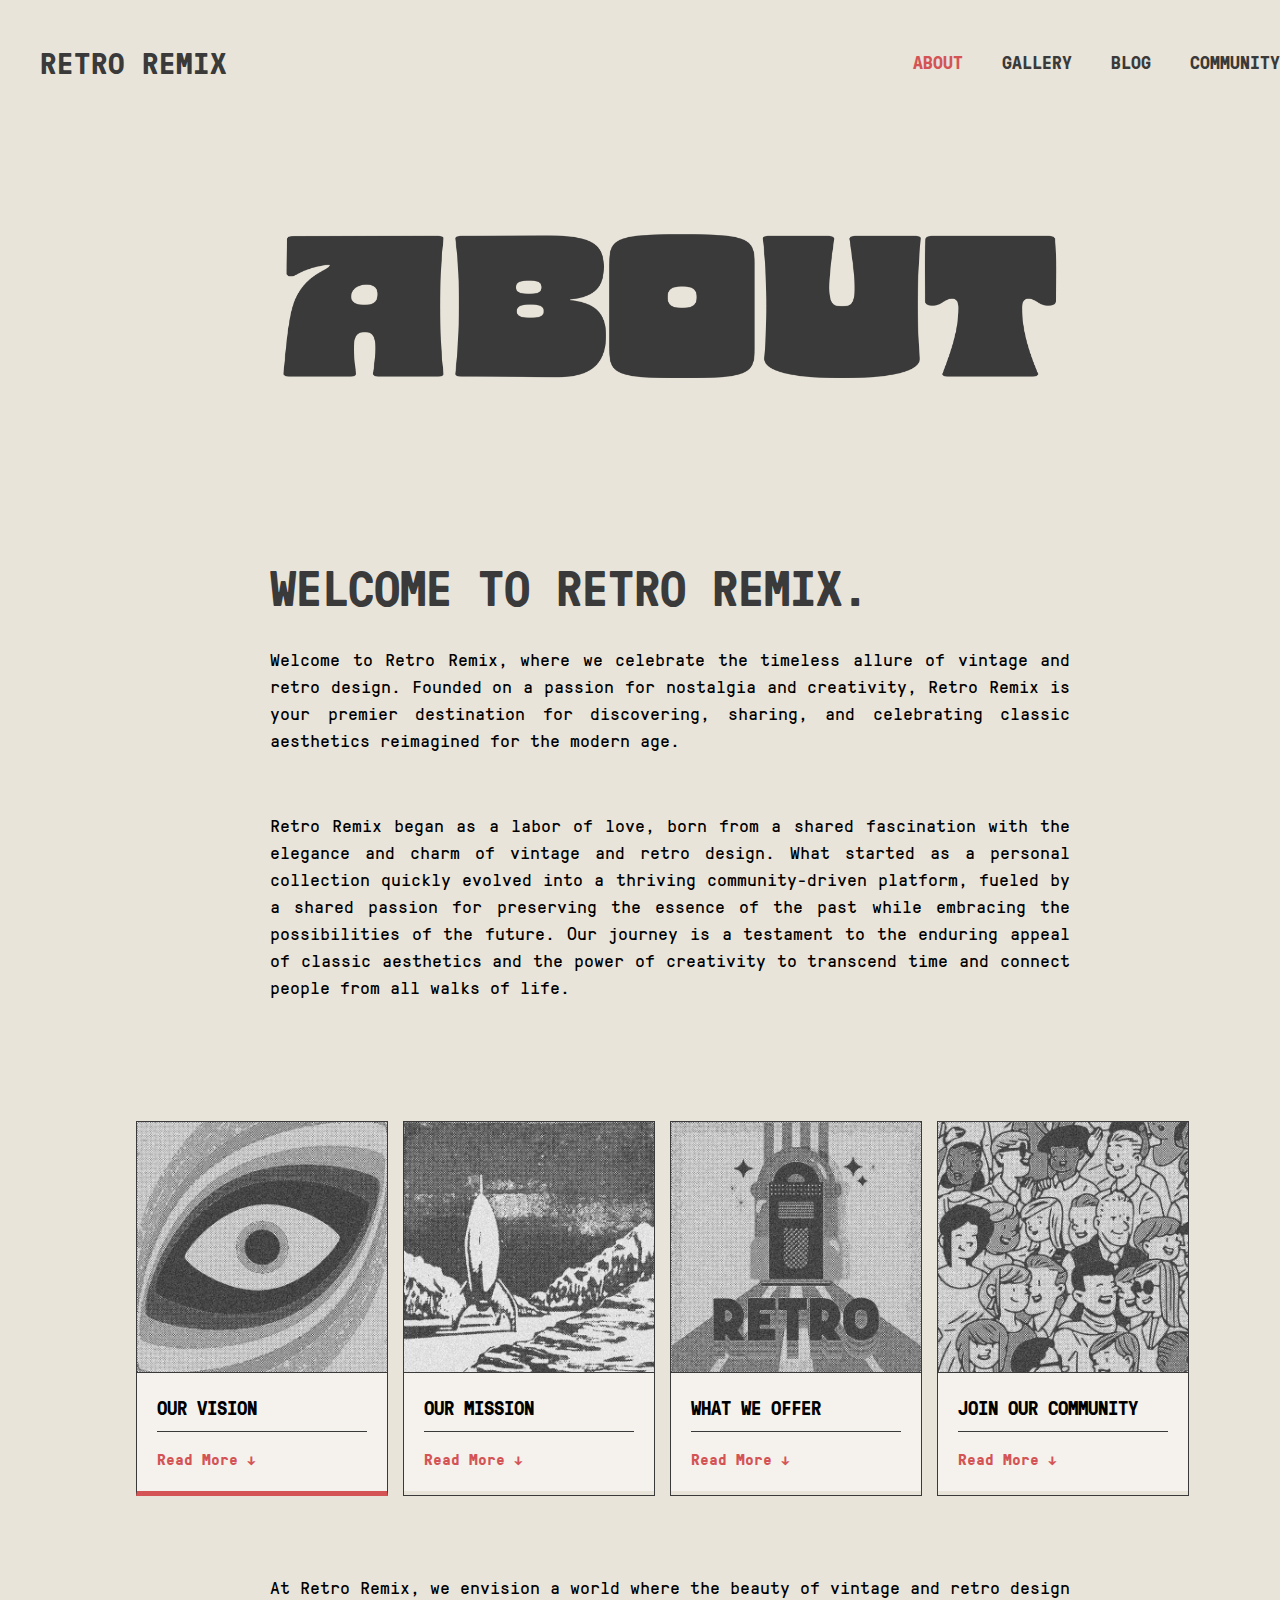
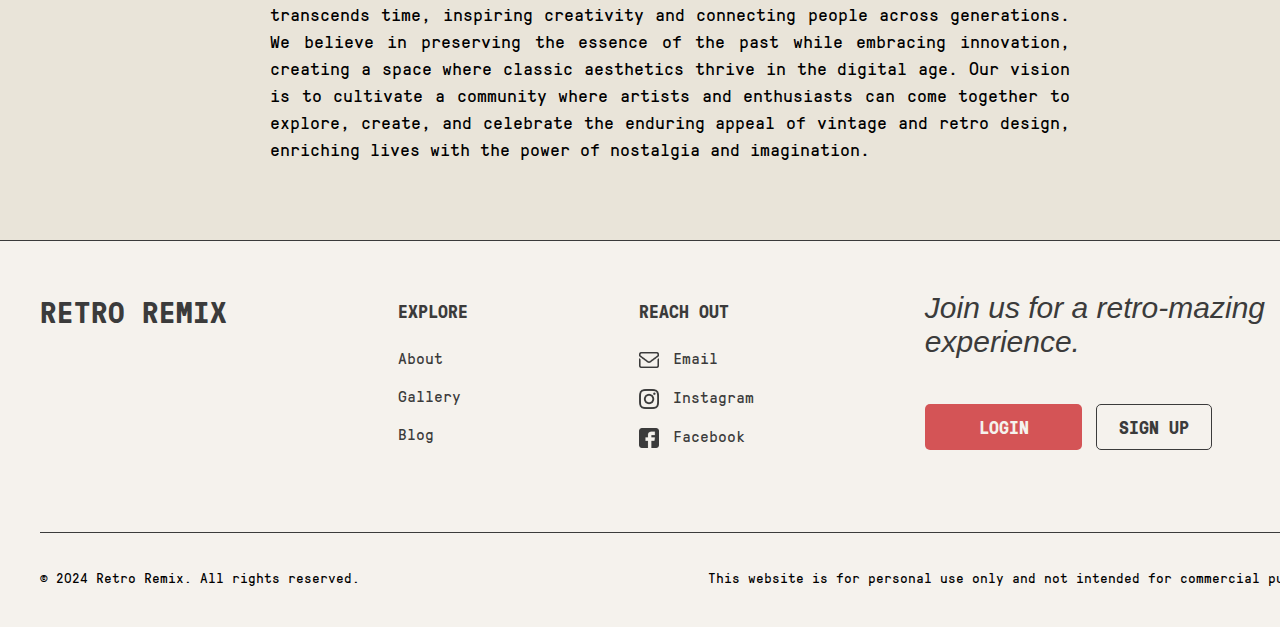
==== commit 83e09950: "Update about.html" ====
--- a/about.html
+++ b/about.html
@@ -120,7 +120,7 @@
                     </ul>
                 </div>
                 <div class="footer-links">
-                    <h3>Connect</h3>
+                    <h3>Reach Out</h3>
                     <ul>
                         <li><img src="images/icons/email.png" alt="Email Icon"> <a href="https://mail.google.com/mail/?view=cm&to=santillanrasel@gmail.com">Email</a></li>
                         <li><img src="images/icons/instagram.png" alt="Instagram Icon"> <a href="https://www.instagram.com/xxemrzru/">Instagram</a></li>
